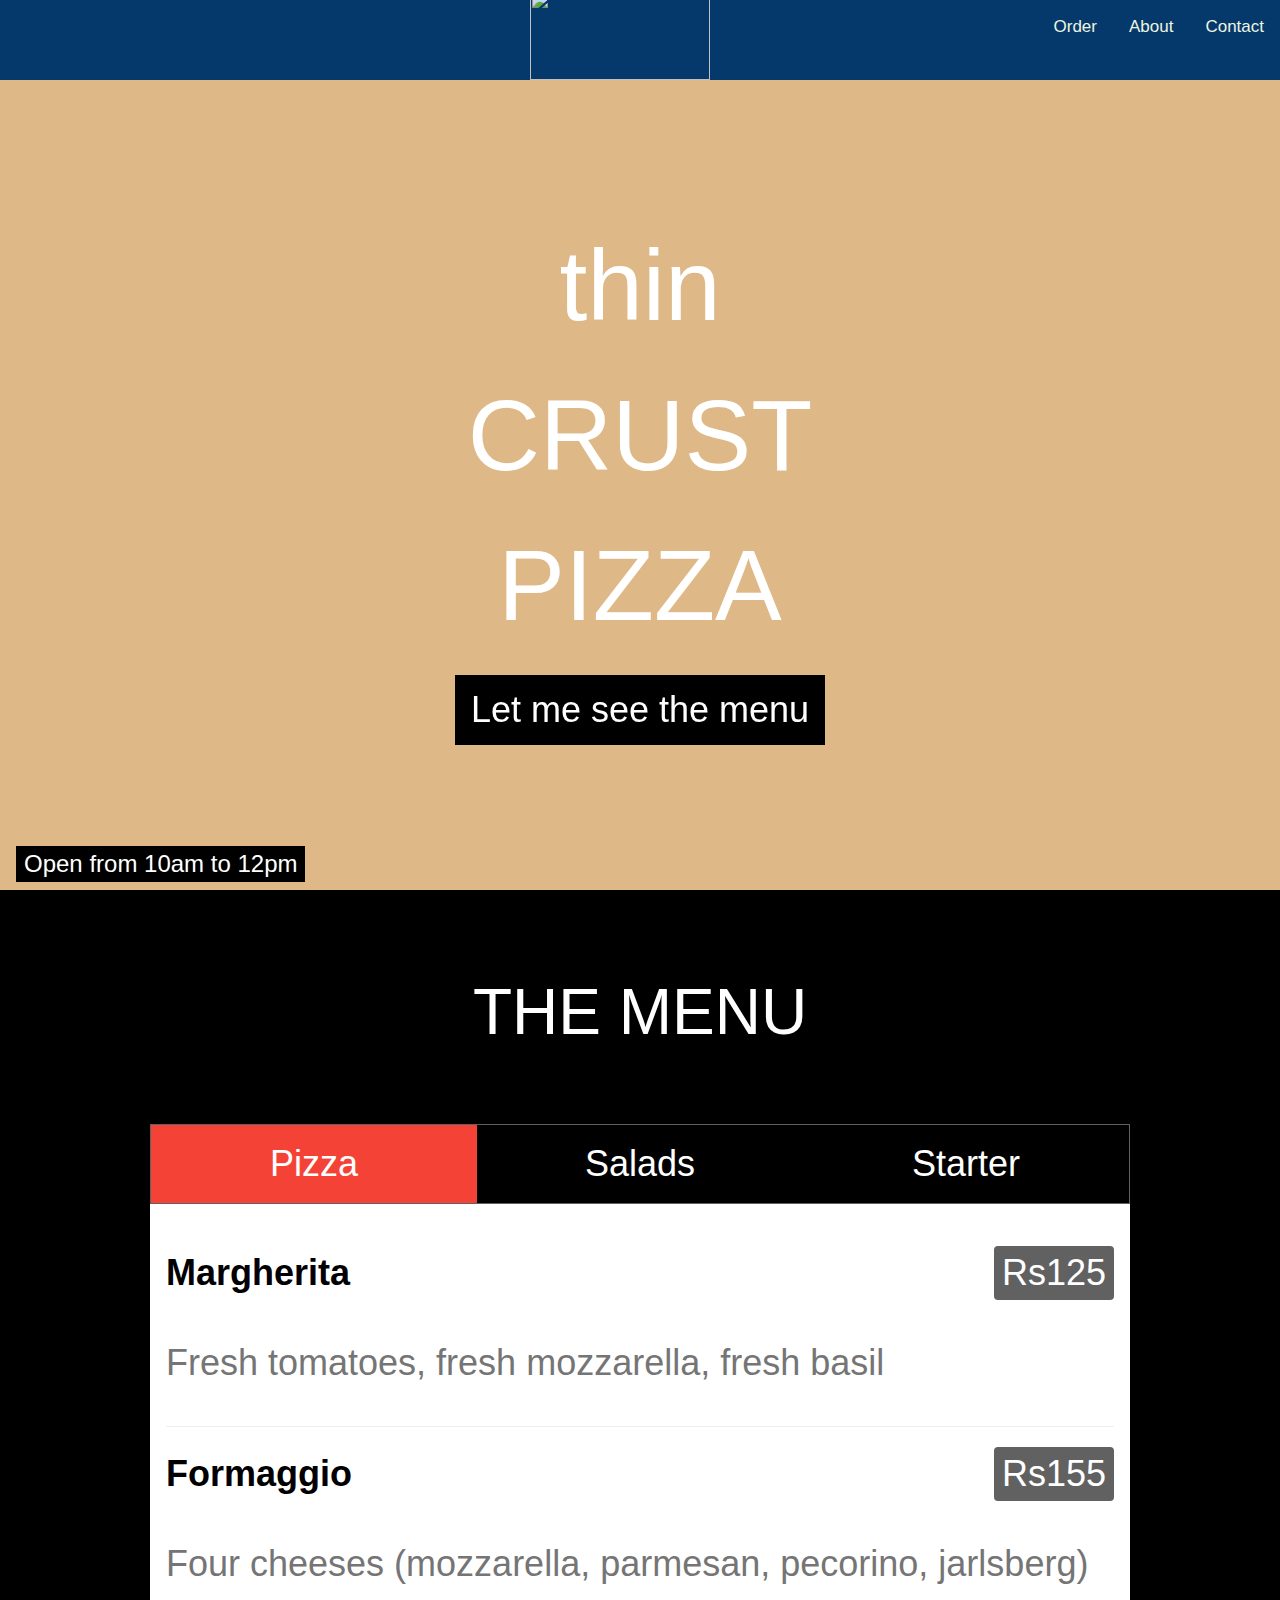
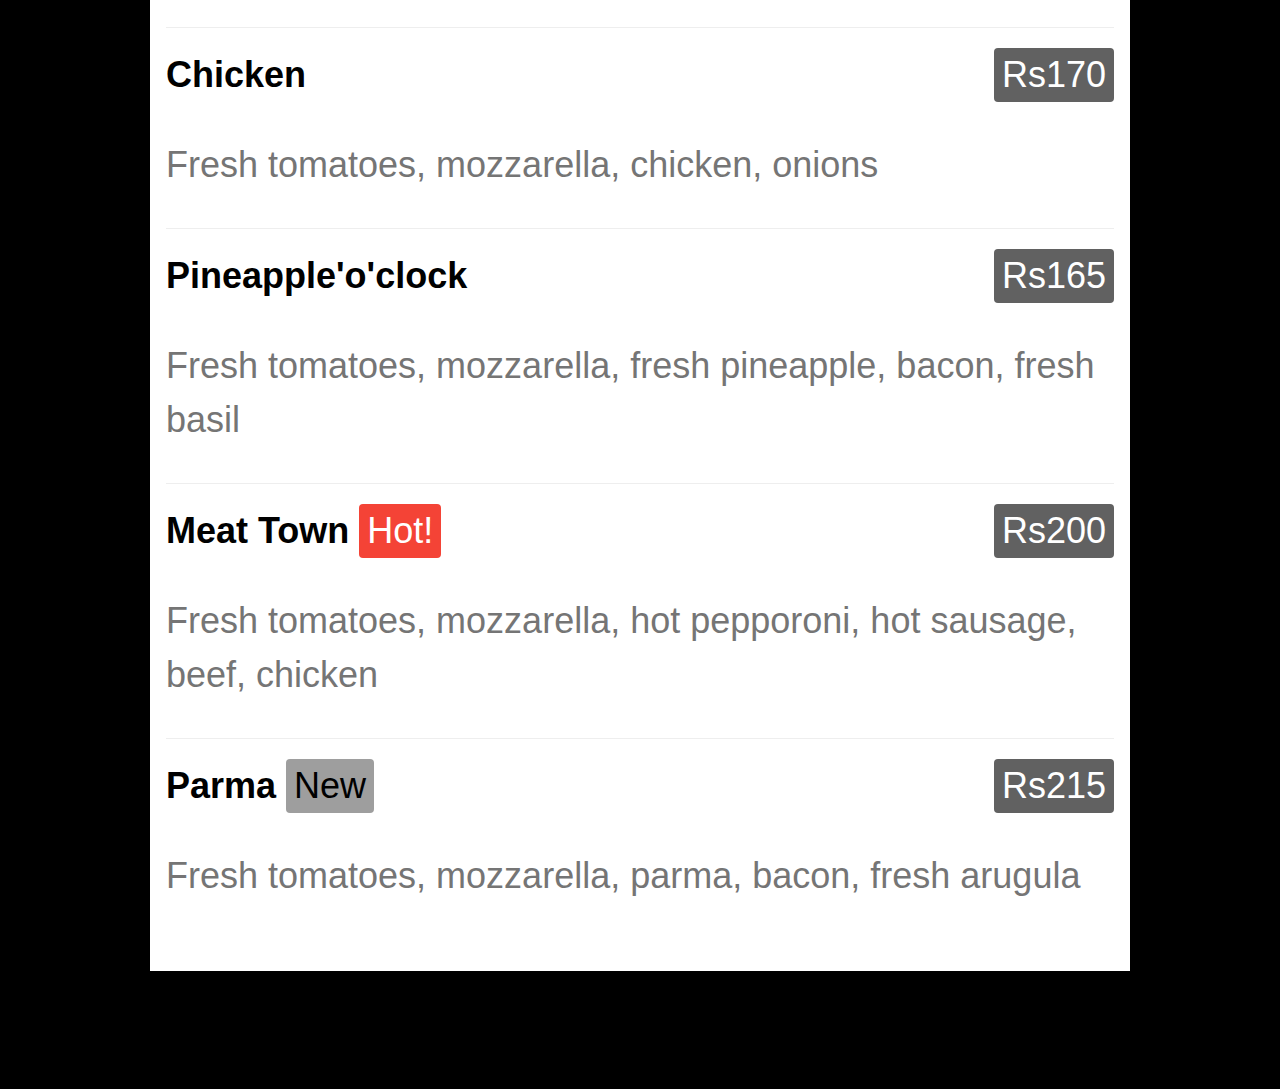
==== index.html @ 7242c5b5 "Version 1001" ====
<!DOCTYPE html>
<html lang="en">
    <head>
        <meta charset="UTF-8">
        <meta name="viewport" content="width=device-width, intial-scale=1.0">
        <title>FoodDoor</title>
        <link rel="stylesheet" href="style.css">
        <link rel="stylesheet" href="https://www.w3schools.com/w3css/4/w3.css">
        <link rel="stylesheet" href="https://fonts.googleapis.com/css?family=Amatic+SC">
    </head>
    <body>
        <div class="topnav">
        <img class="Logo" src="FoodDoor.png">
        <div class="topnav-right">
        <a href="order.html">Order</a>
        <a href="About.html">About</a>
        <a href="Contact.html">Contact</a>
        </div>
        </div>
        <header class="bgimg w3-display-container w3-grayscale-min" id="home">
          <div class="w3-display-bottomleft w3-padding">
            <span class="w3-tag w3-xlarge">Open from 10am to 12pm</span>
          </div>
          <div class="w3-display-middle w3-center">
            <span class="w3-text-white w3-hide-small" style="font-size:100px">thin<br>CRUST PIZZA</span>
            <span class="w3-text-white w3-hide-large w3-hide-medium" style="font-size:60px"><b>thin<br>CRUST PIZZA</b></span>
            <p><a href="#menu" class="w3-button w3-xxlarge w3-black">Let me see the menu</a></p>
          </div>
        </header>
        <div class="w3-container w3-black w3-padding-64 w3-xxlarge" id="menu">
            <div class="w3-content">
            
              <h1 class="w3-center w3-jumbo" style="margin-bottom:64px">THE MENU</h1>
              <div class="w3-row w3-center w3-border w3-border-dark-grey">
                <a href="javascript:void(0)" onclick="openMenu(event, 'Pizza');" id="myLink">
                  <div class="w3-col s4 tablink w3-padding-large w3-hover-red">Pizza</div>
                </a>
                <a href="javascript:void(0)" onclick="openMenu(event, 'Pasta');">
                  <div class="w3-col s4 tablink w3-padding-large w3-hover-red">Salads</div>
                </a>
                <a href="javascript:void(0)" onclick="openMenu(event, 'Starter');">
                  <div class="w3-col s4 tablink w3-padding-large w3-hover-red">Starter</div>
                </a>
              </div>
          
              <div id="Pizza" class="w3-container menu w3-padding-32 w3-white">
                <h1><b>Margherita</b> <span class="w3-right w3-tag w3-dark-grey w3-round">Rs125</span></h1>
                <p class="w3-text-grey">Fresh tomatoes, fresh mozzarella, fresh basil</p>
                <hr>
             
                <h1><b>Formaggio</b> <span class="w3-right w3-tag w3-dark-grey w3-round">Rs155</span></h1>
                <p class="w3-text-grey">Four cheeses (mozzarella, parmesan, pecorino, jarlsberg)</p>
                <hr>
                
                <h1><b>Chicken</b> <span class="w3-right w3-tag w3-dark-grey w3-round">Rs170</span></h1>
                <p class="w3-text-grey">Fresh tomatoes, mozzarella, chicken, onions</p>
                <hr>
          
                <h1><b>Pineapple'o'clock</b> <span class="w3-right w3-tag w3-dark-grey w3-round">Rs165</span></h1>
                <p class="w3-text-grey">Fresh tomatoes, mozzarella, fresh pineapple, bacon, fresh basil</p>
                <hr>
          
                <h1><b>Meat Town</b> <span class="w3-tag w3-red w3-round">Hot!</span><span class="w3-right w3-tag w3-dark-grey w3-round">Rs200</span></h1>
                <p class="w3-text-grey">Fresh tomatoes, mozzarella, hot pepporoni, hot sausage, beef, chicken</p>
                <hr>
          
                <h1><b>Parma</b> <span class="w3-tag w3-grey w3-round">New</span><span class="w3-right w3-tag w3-dark-grey w3-round">Rs215</span></h1>
                <p class="w3-text-grey">Fresh tomatoes, mozzarella, parma, bacon, fresh arugula</p>
              </div>
          
              <div id="Pasta" class="w3-container menu w3-padding-32 w3-white">
                <h1><b>Lasagna</b> <span class="w3-tag w3-grey w3-round">Popular</span> <span class="w3-right w3-tag w3-dark-grey w3-round">Rs135</span></h1>
                <p class="w3-text-grey">Special sauce, mozzarella, parmesan, ground beef</p>
                <hr>
             
                <h1><b>Ravioli</b> <span class="w3-right w3-tag w3-dark-grey w3-round">Rs145</span></h1>
                <p class="w3-text-grey">Ravioli filled with cheese</p>
                <hr>
                
                <h1><b>Spaghetti Classica</b> <span class="w3-right w3-tag w3-dark-grey w3-round">Rs110</span></h1>
                <p class="w3-text-grey">Fresh tomatoes, onions, ground beef</p>
                <hr>
          
                <h1><b>Seafood pasta</b> <span class="w3-right w3-tag w3-dark-grey w3-round">Rs250</span></h1>
                <p class="w3-text-grey">Salmon, shrimp, lobster, garlic</p>
              </div>
          
          
              <div id="Starter" class="w3-container menu w3-padding-32 w3-white">
                <h1><b>Today's Soup</b> <span class="w3-tag w3-grey w3-round">Seasonal</span><span class="w3-right w3-tag w3-dark-grey w3-round">Rs550</span></h1>
                <p class="w3-text-grey">Ask the waiter</p>
                <hr>
             
                <h1><b>Bruschetta</b> <span class="w3-right w3-tag w3-dark-grey w3-round">Rs850</span></h1>
                <p class="w3-text-grey">Bread with pesto, tomatoes, onion, garlic</p>
                <hr>
                
                <h1><b>Garlic bread</b> <span class="w3-right w3-tag w3-dark-grey w3-round">Rs950</span></h1>
                <p class="w3-text-grey">Grilled ciabatta, garlic butter, onions</p>
                <hr>
                
                <h1><b>Tomozzarella</b> <span class="w3-right w3-tag w3-dark-grey w3-round">Rs1050</span></h1>
                <p class="w3-text-grey">Tomatoes and mozzarella</p>
              </div><br>
          
            </div>
          </div>
          <script src="main.js"></script>
    </body>
</html>
---- style.css ----
.Logo{
    width: 180px;
    height: 90px;
    padding-left: 530px;
    margin-top: -10px;
    overflow: visible;
}
body{
    background-color: burlywood;
}
body, html {height: 100%}
body,h1,h2,h3,h4,h5,h6 {font-family: "Amatic SC", sans-serif}
.menu {display: none}
.bgimg {
  background-repeat: no-repeat;
  background-size: cover;
  background-image: url("pizza.jpg");
  min-height: 90%;
}

.topnav{
    background-color: #05386B;
    overflow: hidden;
}
.topnav a {
    float: left;
    color: #EDF5E1;
    text-align: center;
    padding: 14px 16px;
    text-decoration: none;
    font-size: 17px;
    border-radius: 10px;
  }
  .topnav a:hover {
    background-color: black;
    color: white;

  }
  .topnav a.active {
    background-color: greenyellow;
    color: white;
  }
  .topnav a.split {
    float: right;
    background-color: white;/
    color: purple;
  }
  .topnav a.split:hover {
    background-color: black;
    color: white;
  }
.topnav-right{
    float: right;
}
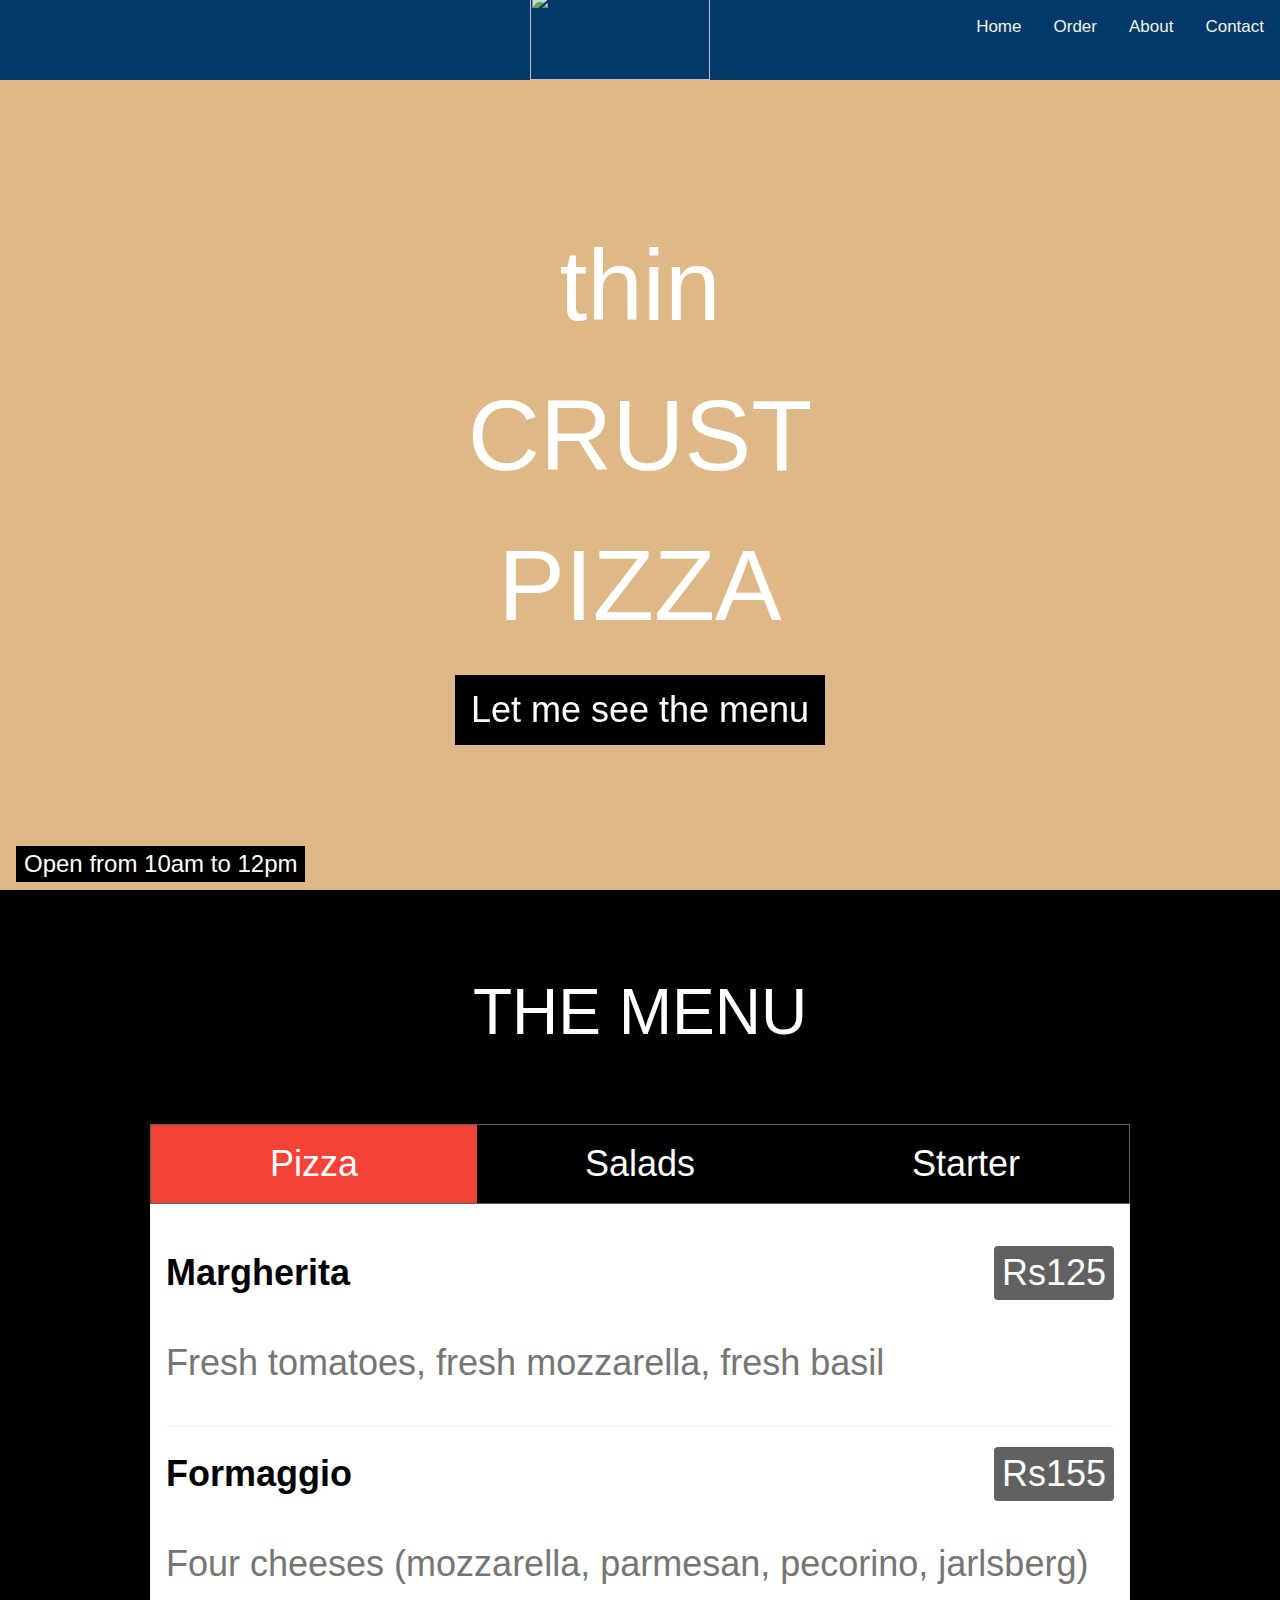
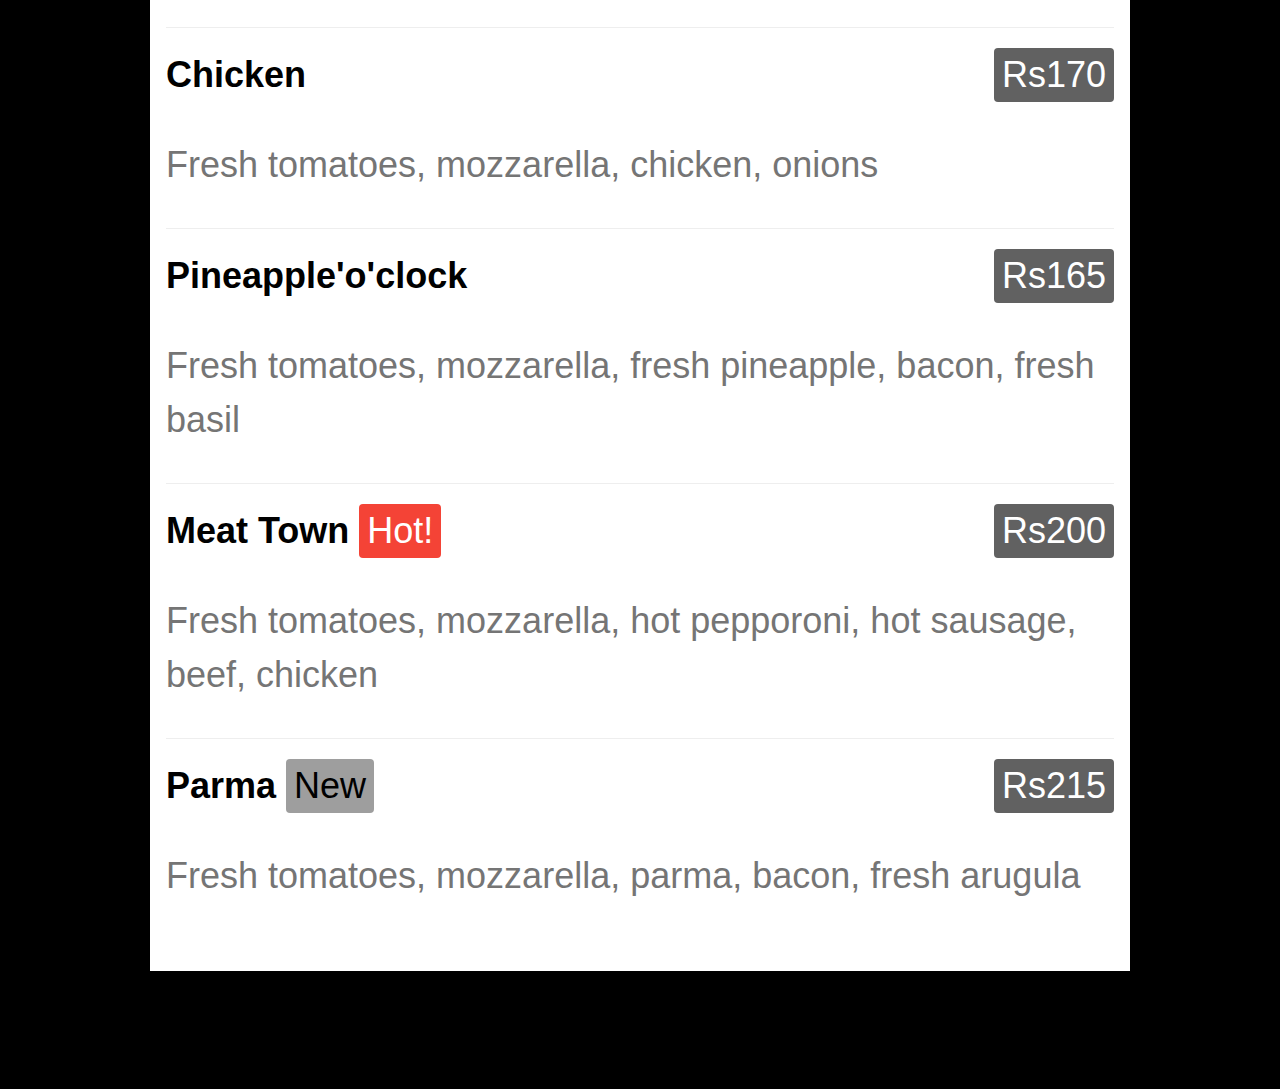
==== commit b77f5dd2: "Version almost final" ====
--- a/index.html
+++ b/index.html
@@ -12,6 +12,7 @@
         <div class="topnav">
         <img class="Logo" src="FoodDoor.png">
         <div class="topnav-right">
+        <a href="index.html">Home</a>
         <a href="order.html">Order</a>
         <a href="About.html">About</a>
         <a href="Contact.html">Contact</a>
